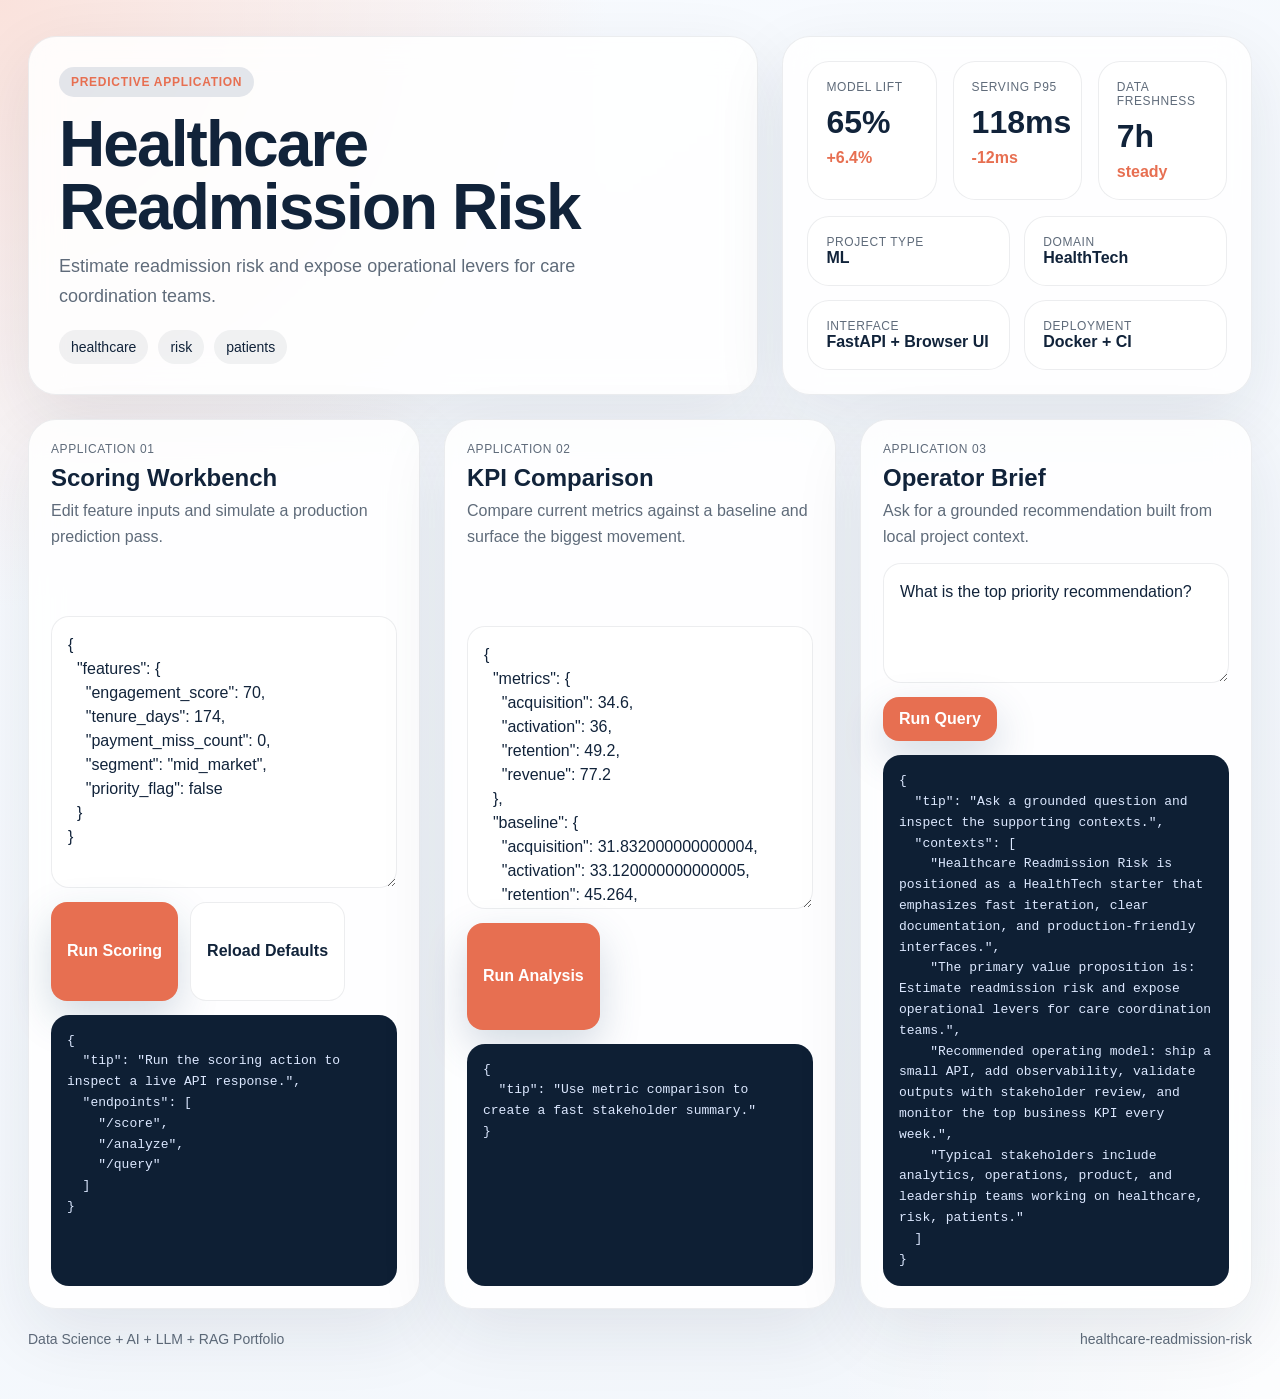
==== src/app/web/index.html @ 6bb72329 "Publish production-ready portfolio project" ====
<!doctype html>
        <html lang="en">
        <head>
          <meta charset="utf-8">
          <meta name="viewport" content="width=device-width, initial-scale=1">
          <title>Healthcare Readmission Risk</title>
          <link rel="stylesheet" href="./styles.css">
          <style>:root { --accent: #e76f51; }</style>
        </head>
        <body>
          <div class="page">
            <section class="hero">
              <div class="panel hero-copy">
                <span class="eyebrow">Predictive Application</span>
                <h1 id="project-title">Healthcare Readmission Risk</h1>
                <p id="project-summary" class="lead">Estimate readmission risk and expose operational levers for care coordination teams.</p>
                <ul id="project-tags" class="tag-list">
                  <li>healthcare</li><li>risk</li><li>patients</li>
                </ul>
              </div>
              <div class="panel hero-side">
                <div class="metric-grid">
                  <article class='card'><span>Model Lift</span><strong>65%</strong><em>+6.4%</em></article>
<article class='card'><span>Serving P95</span><strong>118ms</strong><em>-12ms</em></article>
<article class='card'><span>Data Freshness</span><strong>7h</strong><em>steady</em></article>
                </div>
                <div class="mini-grid">
                  <article class='mini-card'><span>Project Type</span><strong>ML</strong></article><article class='mini-card'><span>Domain</span><strong>HealthTech</strong></article><article class='mini-card'><span>Interface</span><strong>FastAPI + Browser UI</strong></article><article class='mini-card'><span>Deployment</span><strong>Docker + CI</strong></article>
                </div>
              </div>
            </section>
            <section class="app-grid">
              <article class="panel module">
                <div class="module-header">
                  <span>Application 01</span>
                  <h2>Scoring Workbench</h2>
                  <p>Edit feature inputs and simulate a production prediction pass.</p>
                </div>
                <textarea id="score-input"></textarea>
                <div class="button-row">
                  <button id="run-score">Run Scoring</button>
                  <button id="load-defaults" class="secondary" type="button">Reload Defaults</button>
                </div>
                <pre id="score-output"></pre>
              </article>
              <article class="panel module">
                <div class="module-header">
                  <span>Application 02</span>
                  <h2>KPI Comparison</h2>
                  <p>Compare current metrics against a baseline and surface the biggest movement.</p>
                </div>
                <textarea id="analyze-input"></textarea>
                <div class="button-row">
                  <button id="run-analyze">Run Analysis</button>
                </div>
                <pre id="analyze-output"></pre>
              </article>
              <article class="panel module">
                <div class="module-header">
                  <span>Application 03</span>
                  <h2>Operator Brief</h2>
                  <p>Ask for a grounded recommendation built from local project context.</p>
                </div>
                <textarea id="query-input" class="query-input"></textarea>
                <div class="button-row">
                  <button id="run-query">Run Query</button>
                </div>
                <pre id="query-output"></pre>
              </article>
            </section>
            <footer class="footer">
              <span>Data Science + AI + LLM + RAG Portfolio</span>
              <span>healthcare-readmission-risk</span>
            </footer>
          </div>
          <script id="bootstrap-data" type="application/json">{"project": {"slug": "healthcare-readmission-risk", "title": "Healthcare Readmission Risk", "project_type": "ml", "domain": "HealthTech", "summary": "Estimate readmission risk and expose operational levers for care coordination teams.", "tags": ["healthcare", "risk", "patients"]}, "sample_features": {"engagement_score": 70, "tenure_days": 174, "payment_miss_count": 0, "segment": "mid_market", "priority_flag": false}, "sample_metrics": {"acquisition": 34.6, "activation": 36.0, "retention": 49.2, "revenue": 77.2}, "sample_query": "What is the top priority recommendation?", "knowledge_base": ["Healthcare Readmission Risk is positioned as a HealthTech starter that emphasizes fast iteration, clear documentation, and production-friendly interfaces.", "The primary value proposition is: Estimate readmission risk and expose operational levers for care coordination teams.", "Recommended operating model: ship a small API, add observability, validate outputs with stakeholder review, and monitor the top business KPI every week.", "Typical stakeholders include analytics, operations, product, and leadership teams working on healthcare, risk, patients."], "dashboard_metrics": [{"label": "Model Lift", "value": "65%", "delta": "+6.4%"}, {"label": "Serving P95", "value": "118ms", "delta": "-12ms"}, {"label": "Data Freshness", "value": "7h", "delta": "steady"}]}</script>
          <script src="./app.js"></script>
        </body>
        </html>
---- src/app/web/styles.css ----
:root {
  --accent: #3d5a80;
  --accent-soft: rgba(61, 90, 128, 0.14);
  --bg: #f2f6fb;
  --card: rgba(255, 255, 255, 0.86);
  --line: rgba(16, 32, 51, 0.08);
  --ink: #11233a;
  --muted: #5f6b7a;
  --success: #2a9d8f;
}
* { box-sizing: border-box; }
html, body { margin: 0; min-height: 100%; }
body {
  font-family: "Avenir Next", "Segoe UI", sans-serif;
  color: var(--ink);
  background:
    radial-gradient(circle at top left, color-mix(in srgb, var(--accent) 20%, white), transparent 32%),
    radial-gradient(circle at bottom right, rgba(255,255,255,0.82), transparent 24%),
    linear-gradient(145deg, #f8fbff, var(--bg));
}
.page {
  max-width: 1320px;
  margin: 0 auto;
  padding: 36px 28px 52px;
}
.hero {
  display: grid;
  grid-template-columns: 1.4fr 0.9fr;
  gap: 24px;
  margin-bottom: 24px;
}
.panel {
  background: var(--card);
  border: 1px solid var(--line);
  border-radius: 28px;
  box-shadow: 0 24px 70px rgba(17, 35, 58, 0.09);
  backdrop-filter: blur(16px);
}
.hero-copy {
  padding: 30px;
}
.eyebrow {
  display: inline-flex;
  align-items: center;
  gap: 8px;
  padding: 8px 12px;
  background: var(--accent-soft);
  color: var(--accent);
  border-radius: 999px;
  text-transform: uppercase;
  letter-spacing: 0.06em;
  font-size: 12px;
  font-weight: 700;
}
h1 {
  margin: 16px 0 14px;
  font-size: clamp(2.2rem, 5vw, 4rem);
  line-height: 0.98;
  letter-spacing: -0.03em;
}
.lead {
  font-size: 18px;
  line-height: 1.65;
  color: var(--muted);
  max-width: 60ch;
  margin: 0;
}
.tag-list {
  display: flex;
  flex-wrap: wrap;
  gap: 10px;
  list-style: none;
  margin: 18px 0 0;
  padding: 0;
}
.tag-list li {
  padding: 9px 12px;
  border-radius: 999px;
  background: rgba(17, 35, 58, 0.06);
  color: var(--ink);
  font-size: 14px;
}
.hero-side {
  padding: 24px;
  display: grid;
  gap: 16px;
  align-content: space-between;
}
.metric-grid {
  display: grid;
  grid-template-columns: repeat(3, minmax(0, 1fr));
  gap: 16px;
}
.metric-card,
.mini-card,
.card {
  background: white;
  border: 1px solid var(--line);
  border-radius: 22px;
  padding: 18px;
}
.metric-card span,
.card span,
.mini-card span,
.module-header span {
  display: block;
  color: var(--muted);
  text-transform: uppercase;
  letter-spacing: 0.05em;
  font-size: 12px;
}
.metric-card strong,
.card strong {
  display: block;
  font-size: 32px;
  margin-top: 10px;
}
.metric-card em,
.card em {
  display: inline-block;
  margin-top: 8px;
  font-style: normal;
  color: var(--accent);
  font-weight: 700;
}
.mini-grid {
  display: grid;
  grid-template-columns: repeat(2, minmax(0, 1fr));
  gap: 14px;
}
.app-grid {
  display: grid;
  grid-template-columns: repeat(3, minmax(0, 1fr));
  gap: 24px;
}
.module {
  padding: 22px;
  display: grid;
  gap: 14px;
}
.module-header h2 {
  margin: 8px 0 6px;
  font-size: 24px;
}
.module-header p {
  margin: 0;
  color: var(--muted);
  line-height: 1.6;
}
textarea, input, button {
  font: inherit;
}
textarea {
  width: 100%;
  min-height: 220px;
  resize: vertical;
  border: 1px solid var(--line);
  border-radius: 18px;
  padding: 16px;
  background: rgba(255,255,255,0.92);
  color: var(--ink);
  line-height: 1.5;
}
.query-input {
  min-height: 120px;
}
button {
  border: 0;
  border-radius: 16px;
  background: var(--accent);
  color: white;
  padding: 13px 16px;
  font-weight: 700;
  cursor: pointer;
  box-shadow: 0 16px 40px rgba(61, 90, 128, 0.22);
}
button.secondary {
  background: white;
  color: var(--ink);
  border: 1px solid var(--line);
  box-shadow: none;
}
.button-row {
  display: flex;
  gap: 12px;
  flex-wrap: wrap;
}
pre {
  margin: 0;
  white-space: pre-wrap;
  word-break: break-word;
  background: #0e1f34;
  color: #dce8ff;
  border-radius: 18px;
  padding: 16px;
  min-height: 180px;
  font-size: 13px;
  line-height: 1.6;
  overflow: auto;
}
.footer {
  display: flex;
  justify-content: space-between;
  margin-top: 22px;
  color: var(--muted);
  font-size: 14px;
}
@media (max-width: 1080px) {
  .hero, .app-grid { grid-template-columns: 1fr; }
  .metric-grid { grid-template-columns: 1fr; }
}
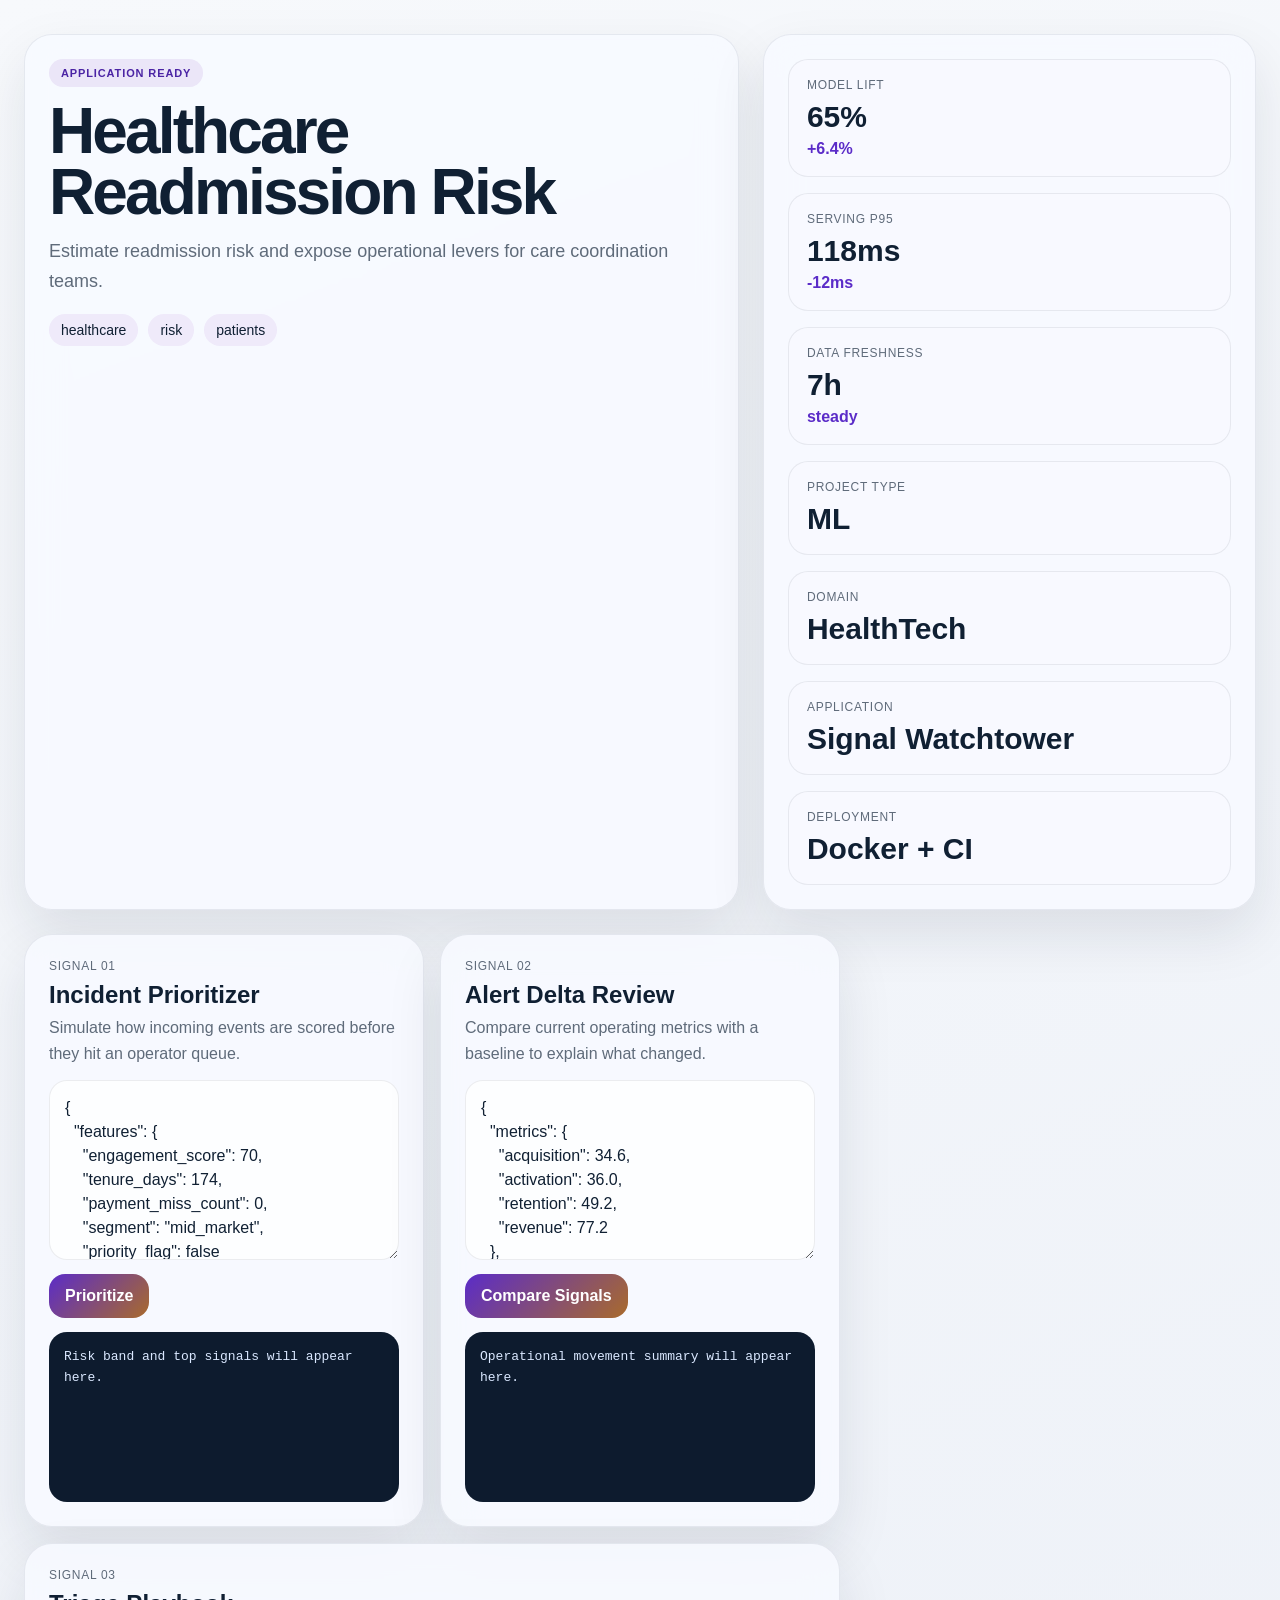
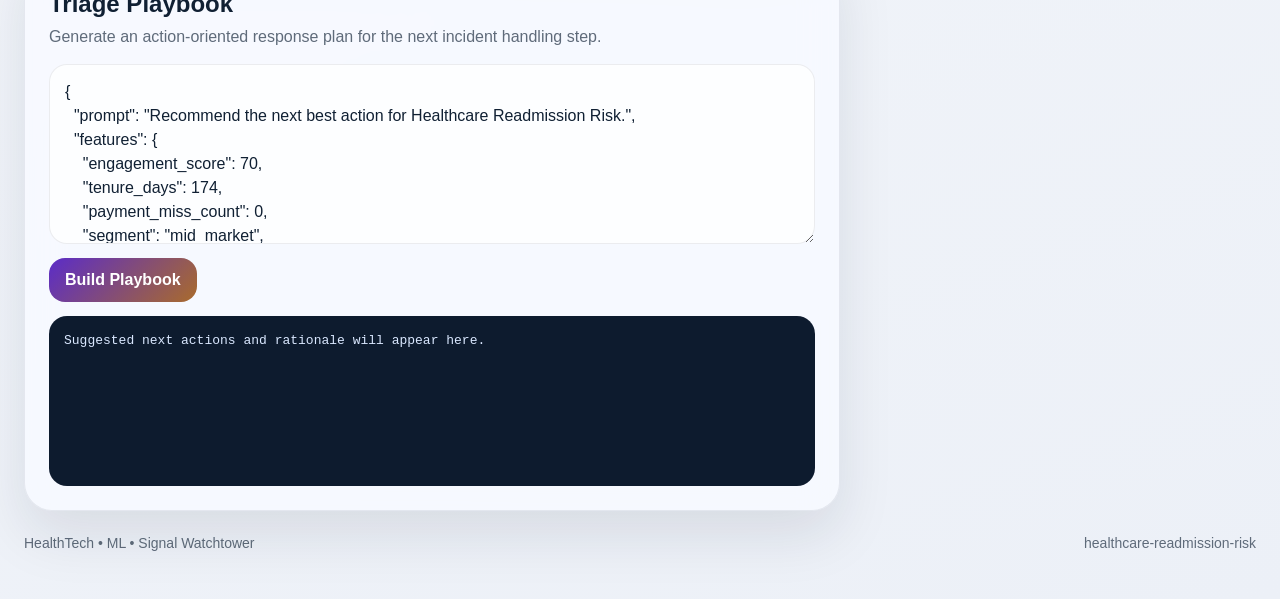
==== commit 78ce9e9c: "Publish production-ready portfolio project" ====
--- a/src/app/web/index.html
+++ b/src/app/web/index.html
@@ -6,13 +6,12 @@
           <meta name="viewport" content="width=device-width, initial-scale=1">
           <title>Healthcare Readmission Risk</title>
           <link rel="stylesheet" href="./styles.css">
-          <style>:root { --accent: #e76f51; }</style>
         </head>
-        <body>
-          <div class="page">
+        <body class="surface-slate">
+          <div class="page layout-horizon eyebrow-soft headline-normal modules-3 hero-align-left">
             <section class="hero">
               <div class="panel hero-copy">
-                <span class="eyebrow">Predictive Application</span>
+                <span class="eyebrow" data-health>Signal Watchtower</span>
                 <h1 id="project-title">Healthcare Readmission Risk</h1>
                 <p id="project-summary" class="lead">Estimate readmission risk and expose operational levers for care coordination teams.</p>
                 <ul id="project-tags" class="tag-list">
@@ -26,55 +25,90 @@
 <article class='card'><span>Data Freshness</span><strong>7h</strong><em>steady</em></article>
                 </div>
                 <div class="mini-grid">
-                  <article class='mini-card'><span>Project Type</span><strong>ML</strong></article><article class='mini-card'><span>Domain</span><strong>HealthTech</strong></article><article class='mini-card'><span>Interface</span><strong>FastAPI + Browser UI</strong></article><article class='mini-card'><span>Deployment</span><strong>Docker + CI</strong></article>
+                  <article class='mini-card'><span>Project Type</span><strong>ML</strong></article><article class='mini-card'><span>Domain</span><strong>HealthTech</strong></article><article class='mini-card'><span>Application</span><strong>Signal Watchtower</strong></article><article class='mini-card'><span>Deployment</span><strong>Docker + CI</strong></article>
                 </div>
               </div>
             </section>
             <section class="app-grid">
-              <article class="panel module">
-                <div class="module-header">
-                  <span>Application 01</span>
-                  <h2>Scoring Workbench</h2>
-                  <p>Edit feature inputs and simulate a production prediction pass.</p>
-                </div>
-                <textarea id="score-input"></textarea>
-                <div class="button-row">
-                  <button id="run-score">Run Scoring</button>
-                  <button id="load-defaults" class="secondary" type="button">Reload Defaults</button>
-                </div>
-                <pre id="score-output"></pre>
-              </article>
-              <article class="panel module">
-                <div class="module-header">
-                  <span>Application 02</span>
-                  <h2>KPI Comparison</h2>
-                  <p>Compare current metrics against a baseline and surface the biggest movement.</p>
-                </div>
-                <textarea id="analyze-input"></textarea>
-                <div class="button-row">
-                  <button id="run-analyze">Run Analysis</button>
-                </div>
-                <pre id="analyze-output"></pre>
-              </article>
-              <article class="panel module">
-                <div class="module-header">
-                  <span>Application 03</span>
-                  <h2>Operator Brief</h2>
-                  <p>Ask for a grounded recommendation built from local project context.</p>
-                </div>
-                <textarea id="query-input" class="query-input"></textarea>
-                <div class="button-row">
-                  <button id="run-query">Run Query</button>
-                </div>
-                <pre id="query-output"></pre>
-              </article>
+              <article class="panel module js-module span-normal">
+          <div class="module-header">
+            <span>Signal 01</span>
+            <h2>Incident Prioritizer</h2>
+            <p>Simulate how incoming events are scored before they hit an operator queue.</p>
+          </div>
+          <textarea class="js-input">{
+  &quot;features&quot;: {
+    &quot;engagement_score&quot;: 70,
+    &quot;tenure_days&quot;: 174,
+    &quot;payment_miss_count&quot;: 0,
+    &quot;segment&quot;: &quot;mid_market&quot;,
+    &quot;priority_flag&quot;: false
+  }
+}</textarea>
+          <div class="button-row">
+            <button class="js-run" data-endpoint="/score" data-input-mode="json">Prioritize</button>
+          </div>
+          <pre class="js-output">Risk band and top signals will appear here.</pre>
+        </article>
+<article class="panel module js-module span-normal">
+          <div class="module-header">
+            <span>Signal 02</span>
+            <h2>Alert Delta Review</h2>
+            <p>Compare current operating metrics with a baseline to explain what changed.</p>
+          </div>
+          <textarea class="js-input">{
+  &quot;metrics&quot;: {
+    &quot;acquisition&quot;: 34.6,
+    &quot;activation&quot;: 36.0,
+    &quot;retention&quot;: 49.2,
+    &quot;revenue&quot;: 77.2
+  },
+  &quot;baseline&quot;: {
+    &quot;acquisition&quot;: 31.83,
+    &quot;activation&quot;: 33.12,
+    &quot;retention&quot;: 45.26,
+    &quot;revenue&quot;: 71.02
+  }
+}</textarea>
+          <div class="button-row">
+            <button class="js-run" data-endpoint="/analyze" data-input-mode="json">Compare Signals</button>
+          </div>
+          <pre class="js-output">Operational movement summary will appear here.</pre>
+        </article>
+<article class="panel module js-module span-wide">
+          <div class="module-header">
+            <span>Signal 03</span>
+            <h2>Triage Playbook</h2>
+            <p>Generate an action-oriented response plan for the next incident handling step.</p>
+          </div>
+          <textarea class="js-input">{
+  &quot;prompt&quot;: &quot;Recommend the next best action for Healthcare Readmission Risk.&quot;,
+  &quot;features&quot;: {
+    &quot;engagement_score&quot;: 70,
+    &quot;tenure_days&quot;: 174,
+    &quot;payment_miss_count&quot;: 0,
+    &quot;segment&quot;: &quot;mid_market&quot;,
+    &quot;priority_flag&quot;: false
+  },
+  &quot;metrics&quot;: {
+    &quot;acquisition&quot;: 34.6,
+    &quot;activation&quot;: 36.0,
+    &quot;retention&quot;: 49.2,
+    &quot;revenue&quot;: 77.2
+  }
+}</textarea>
+          <div class="button-row">
+            <button class="js-run" data-endpoint="/recommend" data-input-mode="json">Build Playbook</button>
+          </div>
+          <pre class="js-output">Suggested next actions and rationale will appear here.</pre>
+        </article>
             </section>
             <footer class="footer">
-              <span>Data Science + AI + LLM + RAG Portfolio</span>
+              <span>HealthTech • ML • Signal Watchtower</span>
               <span>healthcare-readmission-risk</span>
             </footer>
           </div>
-          <script id="bootstrap-data" type="application/json">{"project": {"slug": "healthcare-readmission-risk", "title": "Healthcare Readmission Risk", "project_type": "ml", "domain": "HealthTech", "summary": "Estimate readmission risk and expose operational levers for care coordination teams.", "tags": ["healthcare", "risk", "patients"]}, "sample_features": {"engagement_score": 70, "tenure_days": 174, "payment_miss_count": 0, "segment": "mid_market", "priority_flag": false}, "sample_metrics": {"acquisition": 34.6, "activation": 36.0, "retention": 49.2, "revenue": 77.2}, "sample_query": "What is the top priority recommendation?", "knowledge_base": ["Healthcare Readmission Risk is positioned as a HealthTech starter that emphasizes fast iteration, clear documentation, and production-friendly interfaces.", "The primary value proposition is: Estimate readmission risk and expose operational levers for care coordination teams.", "Recommended operating model: ship a small API, add observability, validate outputs with stakeholder review, and monitor the top business KPI every week.", "Typical stakeholders include analytics, operations, product, and leadership teams working on healthcare, risk, patients."], "dashboard_metrics": [{"label": "Model Lift", "value": "65%", "delta": "+6.4%"}, {"label": "Serving P95", "value": "118ms", "delta": "-12ms"}, {"label": "Data Freshness", "value": "7h", "delta": "steady"}]}</script>
+          <script id="bootstrap-data" type="application/json">{"project": {"slug": "healthcare-readmission-risk", "title": "Healthcare Readmission Risk", "project_type": "ml", "domain": "HealthTech", "summary": "Estimate readmission risk and expose operational levers for care coordination teams.", "tags": ["healthcare", "risk", "patients"]}, "app_archetype": "watchtower", "ui_profile": {"layout": "horizon", "surface": "slate", "font_stack": "\"Space Grotesk\", \"Segoe UI\", sans-serif", "radius": 28, "shadow": 56, "eyebrow_style": "soft", "module_columns": 3, "hero_align": "left", "headline_mode": "normal"}, "app_modules": [{"label": "Signal 01", "title": "Incident Prioritizer", "description": "Simulate how incoming events are scored before they hit an operator queue.", "endpoint": "/score", "input_mode": "json", "cta": "Prioritize", "prefill": "{\n  \"features\": {\n    \"engagement_score\": 70,\n    \"tenure_days\": 174,\n    \"payment_miss_count\": 0,\n    \"segment\": \"mid_market\",\n    \"priority_flag\": false\n  }\n}", "hint": "Risk band and top signals will appear here.", "span": "normal"}, {"label": "Signal 02", "title": "Alert Delta Review", "description": "Compare current operating metrics with a baseline to explain what changed.", "endpoint": "/analyze", "input_mode": "json", "cta": "Compare Signals", "prefill": "{\n  \"metrics\": {\n    \"acquisition\": 34.6,\n    \"activation\": 36.0,\n    \"retention\": 49.2,\n    \"revenue\": 77.2\n  },\n  \"baseline\": {\n    \"acquisition\": 31.83,\n    \"activation\": 33.12,\n    \"retention\": 45.26,\n    \"revenue\": 71.02\n  }\n}", "hint": "Operational movement summary will appear here.", "span": "normal"}, {"label": "Signal 03", "title": "Triage Playbook", "description": "Generate an action-oriented response plan for the next incident handling step.", "endpoint": "/recommend", "input_mode": "json", "cta": "Build Playbook", "prefill": "{\n  \"prompt\": \"Recommend the next best action for Healthcare Readmission Risk.\",\n  \"features\": {\n    \"engagement_score\": 70,\n    \"tenure_days\": 174,\n    \"payment_miss_count\": 0,\n    \"segment\": \"mid_market\",\n    \"priority_flag\": false\n  },\n  \"metrics\": {\n    \"acquisition\": 34.6,\n    \"activation\": 36.0,\n    \"retention\": 49.2,\n    \"revenue\": 77.2\n  }\n}", "hint": "Suggested next actions and rationale will appear here.", "span": "wide"}], "sample_features": {"engagement_score": 70, "tenure_days": 174, "payment_miss_count": 0, "segment": "mid_market", "priority_flag": false}, "sample_metrics": {"acquisition": 34.6, "activation": 36.0, "retention": 49.2, "revenue": 77.2}, "knowledge_base": ["Healthcare Readmission Risk is positioned as a HealthTech starter that emphasizes fast iteration, clear documentation, and production-friendly interfaces.", "The primary value proposition is: Estimate readmission risk and expose operational levers for care coordination teams.", "Recommended operating model: ship a small API, add observability, validate outputs with stakeholder review, and monitor the top business KPI every week.", "Typical stakeholders include analytics, operations, product, and leadership teams working on healthcare, risk, patients."], "dashboard_metrics": [{"label": "Model Lift", "value": "65%", "delta": "+6.4%"}, {"label": "Serving P95", "value": "118ms", "delta": "-12ms"}, {"label": "Data Freshness", "value": "7h", "delta": "steady"}]}</script>
           <script src="./app.js"></script>
         </body>
         </html>
--- a/src/app/web/styles.css
+++ b/src/app/web/styles.css
@@ -1,141 +1,185 @@
 
 :root {
-  --accent: #3d5a80;
-  --accent-soft: rgba(61, 90, 128, 0.14);
-  --bg: #f2f6fb;
+  --accent: #5b2cc8;
+  --accent-2: #a96b2c;
+  --accent-soft: color-mix(in srgb, var(--accent) 18%, white);
+  --radius: 28px;
+  --shadow-size: 56px;
+  --font-stack: "Space Grotesk", "Segoe UI", sans-serif;
+  --bg: #f4f7fb;
   --card: rgba(255, 255, 255, 0.86);
   --line: rgba(16, 32, 51, 0.08);
-  --ink: #11233a;
+  --ink: #102033;
   --muted: #5f6b7a;
-  --success: #2a9d8f;
+  --output-bg: #0d1b2e;
+  --output-ink: #dae8ff;
 }
 * { box-sizing: border-box; }
 html, body { margin: 0; min-height: 100%; }
 body {
-  font-family: "Avenir Next", "Segoe UI", sans-serif;
+  font-family: var(--font-stack);
   color: var(--ink);
-  background:
-    radial-gradient(circle at top left, color-mix(in srgb, var(--accent) 20%, white), transparent 32%),
-    radial-gradient(circle at bottom right, rgba(255,255,255,0.82), transparent 24%),
-    linear-gradient(145deg, #f8fbff, var(--bg));
+  background: linear-gradient(145deg, #f8fbff, var(--bg));
+}
+body.surface-mist {
+  --bg: #eef4fb;
+  background:
+    radial-gradient(circle at top left, color-mix(in srgb, var(--accent) 18%, white), transparent 34%),
+    linear-gradient(145deg, #fbfdff, var(--bg));
+}
+body.surface-aurora {
+  --bg: #edf1ff;
+  background:
+    radial-gradient(circle at 0% 0%, color-mix(in srgb, var(--accent) 22%, white), transparent 38%),
+    radial-gradient(circle at 100% 100%, color-mix(in srgb, var(--accent-2) 20%, white), transparent 28%),
+    linear-gradient(135deg, #f7f8ff, var(--bg));
+}
+body.surface-sand {
+  --bg: #f5efe8;
+  --card: rgba(255, 251, 246, 0.9);
+  background:
+    linear-gradient(135deg, rgba(255,255,255,0.82), rgba(245, 239, 232, 0.98)),
+    radial-gradient(circle at top right, color-mix(in srgb, var(--accent) 16%, white), transparent 32%);
+}
+body.surface-slate {
+  --bg: #ecf0f7;
+  --card: rgba(248, 250, 255, 0.88);
+  background:
+    linear-gradient(160deg, #f7f9fc, var(--bg)),
+    radial-gradient(circle at bottom left, color-mix(in srgb, var(--accent-2) 16%, white), transparent 34%);
+}
+body.surface-paper {
+  --bg: #f8f8f4;
+  --card: rgba(255,255,255,0.93);
+  background:
+    linear-gradient(180deg, #fffefb, var(--bg));
+}
+body.surface-ink {
+  --bg: #0f1726;
+  --card: rgba(15, 23, 38, 0.88);
+  --line: rgba(226, 238, 255, 0.1);
+  --ink: #f5f8ff;
+  --muted: #b4c0cf;
+  --output-bg: rgba(255,255,255,0.06);
+  --output-ink: #f5f8ff;
+  background:
+    radial-gradient(circle at top left, color-mix(in srgb, var(--accent) 28%, transparent), transparent 42%),
+    linear-gradient(145deg, #09111d, var(--bg));
 }
 .page {
-  max-width: 1320px;
+  max-width: 1360px;
   margin: 0 auto;
-  padding: 36px 28px 52px;
-}
-.hero {
-  display: grid;
-  grid-template-columns: 1.4fr 0.9fr;
+  padding: 34px 24px 48px;
+  display: grid;
   gap: 24px;
-  margin-bottom: 24px;
 }
 .panel {
   background: var(--card);
   border: 1px solid var(--line);
-  border-radius: 28px;
-  box-shadow: 0 24px 70px rgba(17, 35, 58, 0.09);
-  backdrop-filter: blur(16px);
-}
-.hero-copy {
-  padding: 30px;
+  border-radius: var(--radius);
+  box-shadow: 0 24px var(--shadow-size) rgba(16, 32, 51, 0.1);
+  backdrop-filter: blur(18px);
+}
+.hero {
+  display: grid;
+  gap: 24px;
+}
+.hero-copy,
+.hero-side,
+.module {
+  padding: 24px;
 }
 .eyebrow {
   display: inline-flex;
   align-items: center;
   gap: 8px;
   padding: 8px 12px;
+  border-radius: 999px;
   background: var(--accent-soft);
   color: var(--accent);
-  border-radius: 999px;
   text-transform: uppercase;
-  letter-spacing: 0.06em;
-  font-size: 12px;
-  font-weight: 700;
+  letter-spacing: 0.08em;
+  font-size: 11px;
+  font-weight: 800;
+}
+.page.eyebrow-outline .eyebrow {
+  background: transparent;
+  border: 1px solid color-mix(in srgb, var(--accent) 40%, white);
+}
+.page.eyebrow-soft .eyebrow {
+  background: color-mix(in srgb, var(--accent) 12%, white);
+  color: color-mix(in srgb, var(--accent) 82%, black);
 }
 h1 {
-  margin: 16px 0 14px;
-  font-size: clamp(2.2rem, 5vw, 4rem);
-  line-height: 0.98;
-  letter-spacing: -0.03em;
-}
+  margin: 14px 0 12px;
+  font-size: clamp(2.2rem, 5vw, 4.4rem);
+  line-height: 0.96;
+  letter-spacing: -0.045em;
+}
+.page.headline-compact h1 { max-width: 10ch; }
+.page.headline-tall h1 { line-height: 1.03; font-size: clamp(2.4rem, 5vw, 4.8rem); }
 .lead {
+  margin: 0;
   font-size: 18px;
-  line-height: 1.65;
+  line-height: 1.68;
   color: var(--muted);
-  max-width: 60ch;
-  margin: 0;
+  max-width: 62ch;
 }
 .tag-list {
+  list-style: none;
   display: flex;
   flex-wrap: wrap;
   gap: 10px;
-  list-style: none;
   margin: 18px 0 0;
   padding: 0;
 }
 .tag-list li {
-  padding: 9px 12px;
+  padding: 8px 12px;
   border-radius: 999px;
-  background: rgba(17, 35, 58, 0.06);
+  background: color-mix(in srgb, var(--accent) 10%, white);
   color: var(--ink);
   font-size: 14px;
 }
 .hero-side {
-  padding: 24px;
   display: grid;
   gap: 16px;
-  align-content: space-between;
-}
-.metric-grid {
-  display: grid;
-  grid-template-columns: repeat(3, minmax(0, 1fr));
+}
+.metric-grid,
+.mini-grid,
+.app-grid {
+  display: grid;
   gap: 16px;
 }
-.metric-card,
-.mini-card,
-.card {
-  background: white;
+.card,
+.mini-card {
+  background: color-mix(in srgb, var(--card) 92%, white);
   border: 1px solid var(--line);
-  border-radius: 22px;
+  border-radius: calc(var(--radius) - 8px);
   padding: 18px;
 }
-.metric-card span,
 .card span,
 .mini-card span,
 .module-header span {
   display: block;
   color: var(--muted);
   text-transform: uppercase;
-  letter-spacing: 0.05em;
+  letter-spacing: 0.06em;
   font-size: 12px;
 }
-.metric-card strong,
-.card strong {
+.card strong,
+.mini-card strong {
   display: block;
-  font-size: 32px;
-  margin-top: 10px;
-}
-.metric-card em,
+  margin-top: 8px;
+  font-size: 30px;
+}
 .card em {
   display: inline-block;
-  margin-top: 8px;
+  margin-top: 6px;
   font-style: normal;
   color: var(--accent);
   font-weight: 700;
 }
-.mini-grid {
-  display: grid;
-  grid-template-columns: repeat(2, minmax(0, 1fr));
-  gap: 14px;
-}
-.app-grid {
-  display: grid;
-  grid-template-columns: repeat(3, minmax(0, 1fr));
-  gap: 24px;
-}
 .module {
-  padding: 22px;
   display: grid;
   gap: 14px;
 }
@@ -148,65 +192,157 @@
   color: var(--muted);
   line-height: 1.6;
 }
-textarea, input, button {
+textarea,
+button {
   font: inherit;
 }
 textarea {
   width: 100%;
-  min-height: 220px;
+  min-height: 180px;
   resize: vertical;
   border: 1px solid var(--line);
-  border-radius: 18px;
-  padding: 16px;
-  background: rgba(255,255,255,0.92);
+  border-radius: calc(var(--radius) - 10px);
+  padding: 15px;
+  background: rgba(255,255,255,0.82);
   color: var(--ink);
   line-height: 1.5;
 }
-.query-input {
-  min-height: 120px;
+body.surface-ink textarea {
+  background: rgba(255,255,255,0.05);
+}
+.module-input-text {
+  min-height: 110px;
+}
+.button-row {
+  display: flex;
+  flex-wrap: wrap;
+  gap: 10px;
 }
 button {
   border: 0;
   border-radius: 16px;
-  background: var(--accent);
+  background: linear-gradient(135deg, var(--accent), var(--accent-2));
   color: white;
   padding: 13px 16px;
   font-weight: 700;
   cursor: pointer;
-  box-shadow: 0 16px 40px rgba(61, 90, 128, 0.22);
-}
-button.secondary {
-  background: white;
-  color: var(--ink);
-  border: 1px solid var(--line);
-  box-shadow: none;
-}
-.button-row {
-  display: flex;
-  gap: 12px;
-  flex-wrap: wrap;
 }
 pre {
   margin: 0;
   white-space: pre-wrap;
   word-break: break-word;
-  background: #0e1f34;
-  color: #dce8ff;
-  border-radius: 18px;
-  padding: 16px;
-  min-height: 180px;
+  background: var(--output-bg);
+  color: var(--output-ink);
+  border-radius: calc(var(--radius) - 10px);
+  padding: 15px;
+  min-height: 170px;
+  line-height: 1.58;
   font-size: 13px;
-  line-height: 1.6;
   overflow: auto;
 }
 .footer {
   display: flex;
   justify-content: space-between;
-  margin-top: 22px;
   color: var(--muted);
   font-size: 14px;
 }
-@media (max-width: 1080px) {
-  .hero, .app-grid { grid-template-columns: 1fr; }
-  .metric-grid { grid-template-columns: 1fr; }
-}
+.page.layout-horizon .hero {
+  grid-template-columns: 1.45fr 1fr;
+  align-items: stretch;
+}
+.page.layout-horizon.modules-2 .app-grid,
+.page.layout-horizon.modules-3 .app-grid {
+  grid-template-columns: repeat(3, minmax(0, 1fr));
+}
+.page.layout-rail .hero {
+  grid-template-columns: 0.92fr 1.08fr;
+}
+.page.layout-rail .hero-copy {
+  padding-top: 34px;
+}
+.page.layout-rail .app-grid {
+  grid-template-columns: repeat(2, minmax(0, 1fr));
+}
+.page.layout-folio .hero {
+  grid-template-columns: 1fr;
+}
+.page.layout-folio .hero-copy {
+  text-align: center;
+}
+.page.layout-folio .lead {
+  margin-inline: auto;
+}
+.page.layout-folio .tag-list {
+  justify-content: center;
+}
+.page.layout-folio .metric-grid {
+  grid-template-columns: repeat(3, minmax(0, 1fr));
+}
+.page.layout-folio .mini-grid {
+  grid-template-columns: repeat(4, minmax(0, 1fr));
+}
+.page.layout-folio .app-grid {
+  grid-template-columns: repeat(2, minmax(0, 1fr));
+}
+.page.layout-board .hero {
+  grid-template-columns: 1fr;
+}
+.page.layout-board .hero-side {
+  grid-template-columns: 1.2fr 0.8fr;
+  align-items: start;
+}
+.page.layout-board .metric-grid {
+  grid-template-columns: repeat(3, minmax(0, 1fr));
+}
+.page.layout-board .app-grid {
+  grid-template-columns: repeat(4, minmax(0, 1fr));
+}
+.page.layout-stack .hero {
+  grid-template-columns: 1fr;
+}
+.page.layout-stack .hero-side {
+  grid-template-columns: repeat(2, minmax(0, 1fr));
+}
+.page.layout-stack .app-grid {
+  grid-template-columns: repeat(3, minmax(0, 1fr));
+}
+.page.layout-console .hero {
+  grid-template-columns: 1.1fr 0.9fr;
+}
+.page.layout-console .panel,
+.page.layout-console .card,
+.page.layout-console .mini-card {
+  border-radius: 18px;
+}
+.page.modules-2 .app-grid {
+  grid-template-columns: repeat(2, minmax(0, 1fr));
+}
+.module.span-wide {
+  grid-column: span 2;
+}
+.hero-align-center .hero-copy {
+  text-align: center;
+}
+.hero-align-center .lead,
+.hero-align-center .tag-list {
+  margin-inline: auto;
+  justify-content: center;
+}
+@media (max-width: 1120px) {
+  .page.layout-horizon .hero,
+  .page.layout-rail .hero,
+  .page.layout-console .hero,
+  .page.layout-board .hero-side,
+  .page.layout-folio .mini-grid,
+  .page.layout-stack .hero-side,
+  .page.modules-2 .app-grid,
+  .page.layout-board .app-grid,
+  .page.layout-stack .app-grid,
+  .page.layout-horizon.modules-3 .app-grid,
+  .page.layout-folio .app-grid {
+    grid-template-columns: 1fr;
+  }
+  .module.span-wide {
+    grid-column: auto;
+  }
+}
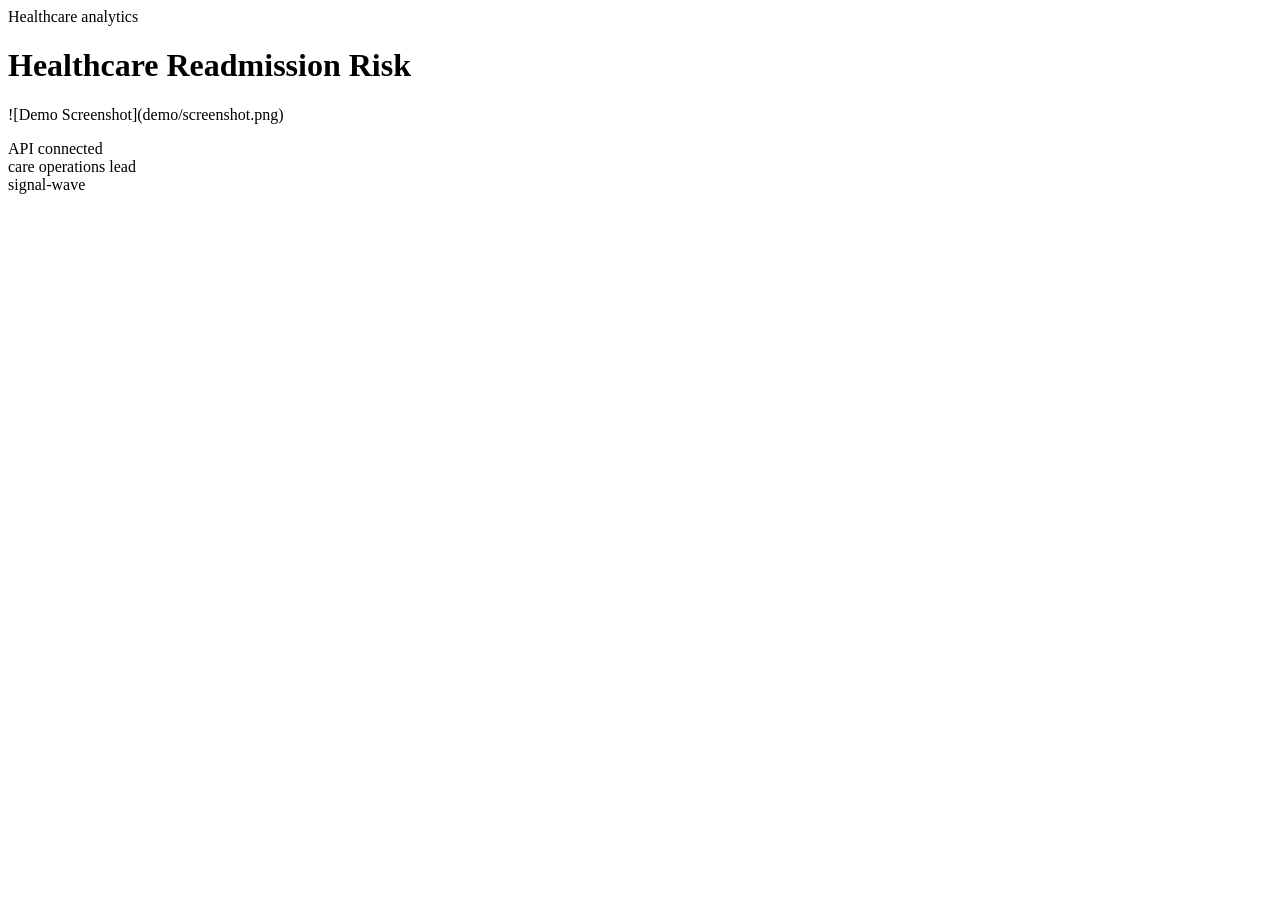
==== commit b799b930: "Upgrade to production-grade app scaffold and 3D landing page" ====
--- a/src/app/web/index.html
+++ b/src/app/web/index.html
@@ -1,114 +1,29 @@
-
-        <!doctype html>
-        <html lang="en">
-        <head>
-          <meta charset="utf-8">
-          <meta name="viewport" content="width=device-width, initial-scale=1">
-          <title>Healthcare Readmission Risk</title>
-          <link rel="stylesheet" href="./styles.css">
-        </head>
-        <body class="surface-slate">
-          <div class="page layout-horizon eyebrow-soft headline-normal modules-3 hero-align-left">
-            <section class="hero">
-              <div class="panel hero-copy">
-                <span class="eyebrow" data-health>Signal Watchtower</span>
-                <h1 id="project-title">Healthcare Readmission Risk</h1>
-                <p id="project-summary" class="lead">Estimate readmission risk and expose operational levers for care coordination teams.</p>
-                <ul id="project-tags" class="tag-list">
-                  <li>healthcare</li><li>risk</li><li>patients</li>
-                </ul>
-              </div>
-              <div class="panel hero-side">
-                <div class="metric-grid">
-                  <article class='card'><span>Model Lift</span><strong>65%</strong><em>+6.4%</em></article>
-<article class='card'><span>Serving P95</span><strong>118ms</strong><em>-12ms</em></article>
-<article class='card'><span>Data Freshness</span><strong>7h</strong><em>steady</em></article>
-                </div>
-                <div class="mini-grid">
-                  <article class='mini-card'><span>Project Type</span><strong>ML</strong></article><article class='mini-card'><span>Domain</span><strong>HealthTech</strong></article><article class='mini-card'><span>Application</span><strong>Signal Watchtower</strong></article><article class='mini-card'><span>Deployment</span><strong>Docker + CI</strong></article>
-                </div>
-              </div>
-            </section>
-            <section class="app-grid">
-              <article class="panel module js-module span-normal">
-          <div class="module-header">
-            <span>Signal 01</span>
-            <h2>Incident Prioritizer</h2>
-            <p>Simulate how incoming events are scored before they hit an operator queue.</p>
-          </div>
-          <textarea class="js-input">{
-  &quot;features&quot;: {
-    &quot;engagement_score&quot;: 70,
-    &quot;tenure_days&quot;: 174,
-    &quot;payment_miss_count&quot;: 0,
-    &quot;segment&quot;: &quot;mid_market&quot;,
-    &quot;priority_flag&quot;: false
-  }
-}</textarea>
-          <div class="button-row">
-            <button class="js-run" data-endpoint="/score" data-input-mode="json">Prioritize</button>
-          </div>
-          <pre class="js-output">Risk band and top signals will appear here.</pre>
-        </article>
-<article class="panel module js-module span-normal">
-          <div class="module-header">
-            <span>Signal 02</span>
-            <h2>Alert Delta Review</h2>
-            <p>Compare current operating metrics with a baseline to explain what changed.</p>
-          </div>
-          <textarea class="js-input">{
-  &quot;metrics&quot;: {
-    &quot;acquisition&quot;: 34.6,
-    &quot;activation&quot;: 36.0,
-    &quot;retention&quot;: 49.2,
-    &quot;revenue&quot;: 77.2
-  },
-  &quot;baseline&quot;: {
-    &quot;acquisition&quot;: 31.83,
-    &quot;activation&quot;: 33.12,
-    &quot;retention&quot;: 45.26,
-    &quot;revenue&quot;: 71.02
-  }
-}</textarea>
-          <div class="button-row">
-            <button class="js-run" data-endpoint="/analyze" data-input-mode="json">Compare Signals</button>
-          </div>
-          <pre class="js-output">Operational movement summary will appear here.</pre>
-        </article>
-<article class="panel module js-module span-wide">
-          <div class="module-header">
-            <span>Signal 03</span>
-            <h2>Triage Playbook</h2>
-            <p>Generate an action-oriented response plan for the next incident handling step.</p>
-          </div>
-          <textarea class="js-input">{
-  &quot;prompt&quot;: &quot;Recommend the next best action for Healthcare Readmission Risk.&quot;,
-  &quot;features&quot;: {
-    &quot;engagement_score&quot;: 70,
-    &quot;tenure_days&quot;: 174,
-    &quot;payment_miss_count&quot;: 0,
-    &quot;segment&quot;: &quot;mid_market&quot;,
-    &quot;priority_flag&quot;: false
-  },
-  &quot;metrics&quot;: {
-    &quot;acquisition&quot;: 34.6,
-    &quot;activation&quot;: 36.0,
-    &quot;retention&quot;: 49.2,
-    &quot;revenue&quot;: 77.2
-  }
-}</textarea>
-          <div class="button-row">
-            <button class="js-run" data-endpoint="/recommend" data-input-mode="json">Build Playbook</button>
-          </div>
-          <pre class="js-output">Suggested next actions and rationale will appear here.</pre>
-        </article>
-            </section>
-            <footer class="footer">
-              <span>HealthTech • ML • Signal Watchtower</span>
-              <span>healthcare-readmission-risk</span>
-            </footer>
-          </div>
-          <script id="bootstrap-data" type="application/json">{"project": {"slug": "healthcare-readmission-risk", "title": "Healthcare Readmission Risk", "project_type": "ml", "domain": "HealthTech", "summary": "Estimate readmission risk and expose operational levers for care coordination teams.", "tags": ["healthcare", "risk", "patients"]}, "app_archetype": "watchtower", "ui_profile": {"layout": "horizon", "surface": "slate", "font_stack": "\"Space Grotesk\", \"Segoe UI\", sans-serif", "radius": 28, "shadow": 56, "eyebrow_style": "soft", "module_columns": 3, "hero_align": "left", "headline_mode": "normal"}, "app_modules": [{"label": "Signal 01", "title": "Incident Prioritizer", "description": "Simulate how incoming events are scored before they hit an operator queue.", "endpoint": "/score", "input_mode": "json", "cta": "Prioritize", "prefill": "{\n  \"features\": {\n    \"engagement_score\": 70,\n    \"tenure_days\": 174,\n    \"payment_miss_count\": 0,\n    \"segment\": \"mid_market\",\n    \"priority_flag\": false\n  }\n}", "hint": "Risk band and top signals will appear here.", "span": "normal"}, {"label": "Signal 02", "title": "Alert Delta Review", "description": "Compare current operating metrics with a baseline to explain what changed.", "endpoint": "/analyze", "input_mode": "json", "cta": "Compare Signals", "prefill": "{\n  \"metrics\": {\n    \"acquisition\": 34.6,\n    \"activation\": 36.0,\n    \"retention\": 49.2,\n    \"revenue\": 77.2\n  },\n  \"baseline\": {\n    \"acquisition\": 31.83,\n    \"activation\": 33.12,\n    \"retention\": 45.26,\n    \"revenue\": 71.02\n  }\n}", "hint": "Operational movement summary will appear here.", "span": "normal"}, {"label": "Signal 03", "title": "Triage Playbook", "description": "Generate an action-oriented response plan for the next incident handling step.", "endpoint": "/recommend", "input_mode": "json", "cta": "Build Playbook", "prefill": "{\n  \"prompt\": \"Recommend the next best action for Healthcare Readmission Risk.\",\n  \"features\": {\n    \"engagement_score\": 70,\n    \"tenure_days\": 174,\n    \"payment_miss_count\": 0,\n    \"segment\": \"mid_market\",\n    \"priority_flag\": false\n  },\n  \"metrics\": {\n    \"acquisition\": 34.6,\n    \"activation\": 36.0,\n    \"retention\": 49.2,\n    \"revenue\": 77.2\n  }\n}", "hint": "Suggested next actions and rationale will appear here.", "span": "wide"}], "sample_features": {"engagement_score": 70, "tenure_days": 174, "payment_miss_count": 0, "segment": "mid_market", "priority_flag": false}, "sample_metrics": {"acquisition": 34.6, "activation": 36.0, "retention": 49.2, "revenue": 77.2}, "knowledge_base": ["Healthcare Readmission Risk is positioned as a HealthTech starter that emphasizes fast iteration, clear documentation, and production-friendly interfaces.", "The primary value proposition is: Estimate readmission risk and expose operational levers for care coordination teams.", "Recommended operating model: ship a small API, add observability, validate outputs with stakeholder review, and monitor the top business KPI every week.", "Typical stakeholders include analytics, operations, product, and leadership teams working on healthcare, risk, patients."], "dashboard_metrics": [{"label": "Model Lift", "value": "65%", "delta": "+6.4%"}, {"label": "Serving P95", "value": "118ms", "delta": "-12ms"}, {"label": "Data Freshness", "value": "7h", "delta": "steady"}]}</script>
-          <script src="./app.js"></script>
-        </body>
-        </html>
+<!DOCTYPE html>
+<html lang="en">
+<head>
+  <meta charset="UTF-8" />
+  <meta name="viewport" content="width=device-width, initial-scale=1.0" />
+  <title>Healthcare Readmission Risk App</title>
+  <link rel="stylesheet" href="/assets/styles.css" />
+</head>
+<body>
+  <div id="scene" class="app-scene">
+    <header class="shell hero">
+      <div>
+        <span class="eyebrow">Healthcare analytics</span>
+        <h1>Healthcare Readmission Risk</h1>
+        <p>![Demo Screenshot](demo/screenshot.png)</p>
+      </div>
+      <aside class="status-card">
+        <div class="pill">API connected</div>
+        <div class="pill">care operations lead</div>
+        <div class="pill">signal-wave</div>
+      </aside>
+    </header>
+    <section id="metrics" class="grid metrics"></section>
+    <section id="signals" class="grid signals"></section>
+  </div>
+  <script>window.PROJECT_MANIFEST = {"slug": "healthcare-readmission-risk", "title": "Healthcare Readmission Risk", "summary": "![Demo Screenshot](demo/screenshot.png)", "domain": "Healthcare analytics", "audience": "care operations lead", "promise": "Support operational health decisions with transparent models and retraceable outputs.", "hero": ["Production-grade app scaffold with API, CI, tests, Docker, and GitHub Pages landing.", "3D landing surface designed for GitHub Pages and recruiter-friendly storytelling.", "App backend structured for local or container deployment without changing the product narrative."], "kpis": [{"label": "Workflow clarity", "value": "94%", "note": "Operator actions mapped to product stages"}, {"label": "Deployment posture", "value": "API + Docker", "note": "Local and containerized startup paths"}, {"label": "Presentation layer", "value": "3D Pages ready", "note": "Static GitHub landing page included"}], "stages": ["ingest", "validate", "analyze", "decide", "monitor"], "cards": [{"title": "Operator cockpit", "body": "One-screen surface for the care operations lead to understand what matters first."}, {"title": "API contract", "body": "Structured endpoints for health, manifest, readiness, and showcase data."}, {"title": "Deployment path", "body": "Repository includes Docker, Compose, CI workflow, and a Pages-ready landing surface."}], "scene": "signal-wave", "theme": {"bg": "#08100e", "surface": "#101d1a", "ink": "#ebfff8", "muted": "#8eb5a6", "accent": "#4ce0b3", "accent2": "#8fb8ff"}, "pages_url": "https://r-behera.github.io/healthcare-readmission-risk/", "api_examples": {"health": {"status": "ok", "project": "healthcare-readmission-risk"}, "readiness": {"api": "ready", "landing_page": "docs/index.html", "container": "Dockerfile present"}, "signals": [{"name": "Decision coverage", "status": "strong", "detail": "App and landing narrative aligned"}, {"name": "Operator context", "status": "strong", "detail": "Primary user anchored as care operations lead"}, {"name": "Delivery path", "status": "ready", "detail": "Pages + containerized app scaffold generated"}]}};</script>
+  <script src="/assets/app.js"></script>
+</body>
+</html>
